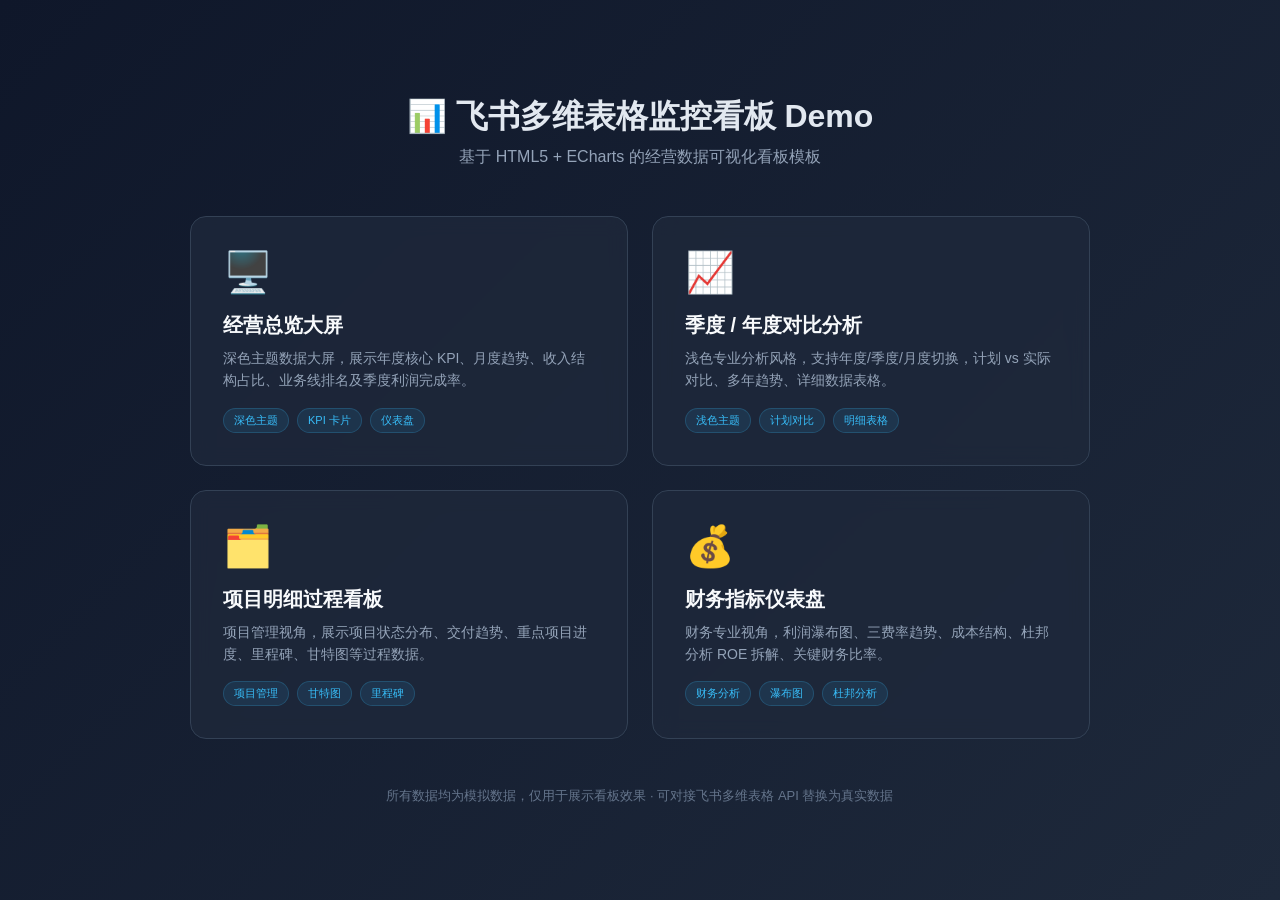
==== index.html @ 2f9b5265 "feat: 添加飞书多维表格监控看板 demo" ====
<!DOCTYPE html>
<html lang="zh-CN">
<head>
<meta charset="UTF-8">
<meta name="viewport" content="width=device-width, initial-scale=1.0">
<title>飞书多维表格看板 Demo 合集</title>
<style>
  * { margin: 0; padding: 0; box-sizing: border-box; }
  body {
    background: linear-gradient(135deg, #0f172a 0%, #1e293b 100%);
    color: #e2e8f0;
    font-family: -apple-system, BlinkMacSystemFont, "Segoe UI", Roboto, "Helvetica Neue", Arial, sans-serif;
    min-height: 100vh;
    display: flex; flex-direction: column; align-items: center; justify-content: center;
    padding: 40px;
  }
  .title { font-size: 32px; font-weight: 700; margin-bottom: 8px; text-align: center; }
  .subtitle { font-size: 16px; color: #94a3b8; margin-bottom: 48px; text-align: center; }
  .cards {
    display: grid; grid-template-columns: repeat(2, 1fr); gap: 24px;
    max-width: 900px; width: 100%;
  }
  .card {
    background: rgba(30, 41, 59, 0.8);
    border: 1px solid #334155;
    border-radius: 16px;
    padding: 32px;
    text-decoration: none;
    color: inherit;
    transition: all .3s;
    cursor: pointer;
    backdrop-filter: blur(10px);
  }
  .card:hover {
    transform: translateY(-6px);
    border-color: #475569;
    box-shadow: 0 20px 40px rgba(0,0,0,.3);
  }
  .card .emoji { font-size: 40px; margin-bottom: 16px; }
  .card h2 { font-size: 20px; font-weight: 600; margin-bottom: 8px; color: #f8fafc; }
  .card p { font-size: 14px; color: #94a3b8; line-height: 1.6; }
  .card .tags { display: flex; gap: 8px; margin-top: 16px; flex-wrap: wrap; }
  .card .tag { font-size: 11px; padding: 4px 10px; border-radius: 20px; background: rgba(56,189,248,.1); color: #38bdf8; border: 1px solid rgba(56,189,248,.2); }
  .footer { margin-top: 48px; font-size: 13px; color: #64748b; text-align: center; }
  @media (max-width: 768px) {
    .cards { grid-template-columns: 1fr; }
    .title { font-size: 24px; }
  }
</style>
</head>
<body>
  <div class="title">📊 飞书多维表格监控看板 Demo</div>
  <div class="subtitle">基于 HTML5 + ECharts 的经营数据可视化看板模板</div>
  
  <div class="cards">
    <a class="card" href="dashboard-1-overview.html" target="_blank">
      <div class="emoji">🖥️</div>
      <h2>经营总览大屏</h2>
      <p>深色主题数据大屏，展示年度核心 KPI、月度趋势、收入结构占比、业务线排名及季度利润完成率。</p>
      <div class="tags">
        <span class="tag">深色主题</span>
        <span class="tag">KPI 卡片</span>
        <span class="tag">仪表盘</span>
      </div>
    </a>
    
    <a class="card" href="dashboard-2-quarterly.html" target="_blank">
      <div class="emoji">📈</div>
      <h2>季度 / 年度对比分析</h2>
      <p>浅色专业分析风格，支持年度/季度/月度切换，计划 vs 实际对比、多年趋势、详细数据表格。</p>
      <div class="tags">
        <span class="tag">浅色主题</span>
        <span class="tag">计划对比</span>
        <span class="tag">明细表格</span>
      </div>
    </a>
    
    <a class="card" href="dashboard-3-projects.html" target="_blank">
      <div class="emoji">🗂️</div>
      <h2>项目明细过程看板</h2>
      <p>项目管理视角，展示项目状态分布、交付趋势、重点项目进度、里程碑、甘特图等过程数据。</p>
      <div class="tags">
        <span class="tag">项目管理</span>
        <span class="tag">甘特图</span>
        <span class="tag">里程碑</span>
      </div>
    </a>
    
    <a class="card" href="dashboard-4-financial.html" target="_blank">
      <div class="emoji">💰</div>
      <h2>财务指标仪表盘</h2>
      <p>财务专业视角，利润瀑布图、三费率趋势、成本结构、杜邦分析 ROE 拆解、关键财务比率。</p>
      <div class="tags">
        <span class="tag">财务分析</span>
        <span class="tag">瀑布图</span>
        <span class="tag">杜邦分析</span>
      </div>
    </a>
  </div>
  
  <div class="footer">
    所有数据均为模拟数据，仅用于展示看板效果 · 可对接飞书多维表格 API 替换为真实数据
  </div>
</body>
</html>
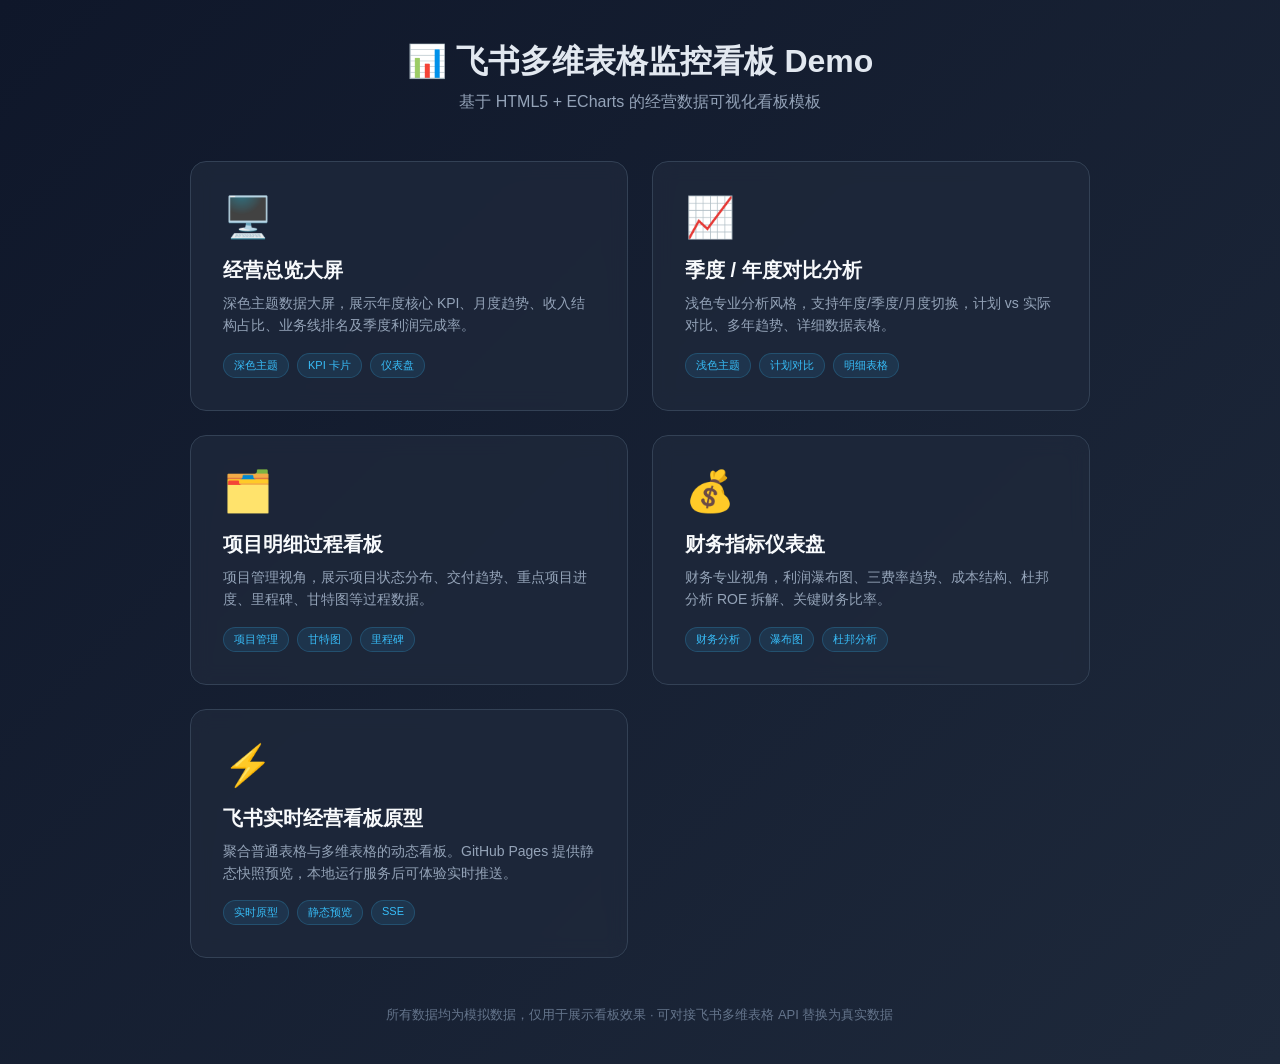
==== commit 2171d61c: "feat: 添加 Pages 可访问的经营看板预览" ====
--- a/index.html
+++ b/index.html
@@ -96,6 +96,17 @@
         <span class="tag">杜邦分析</span>
       </div>
     </a>
+
+    <a class="card" href="feishu-live-demo/static/index.html" target="_blank">
+      <div class="emoji">⚡</div>
+      <h2>飞书实时经营看板原型</h2>
+      <p>聚合普通表格与多维表格的动态看板。GitHub Pages 提供静态快照预览，本地运行服务后可体验实时推送。</p>
+      <div class="tags">
+        <span class="tag">实时原型</span>
+        <span class="tag">静态预览</span>
+        <span class="tag">SSE</span>
+      </div>
+    </a>
   </div>
   
   <div class="footer">
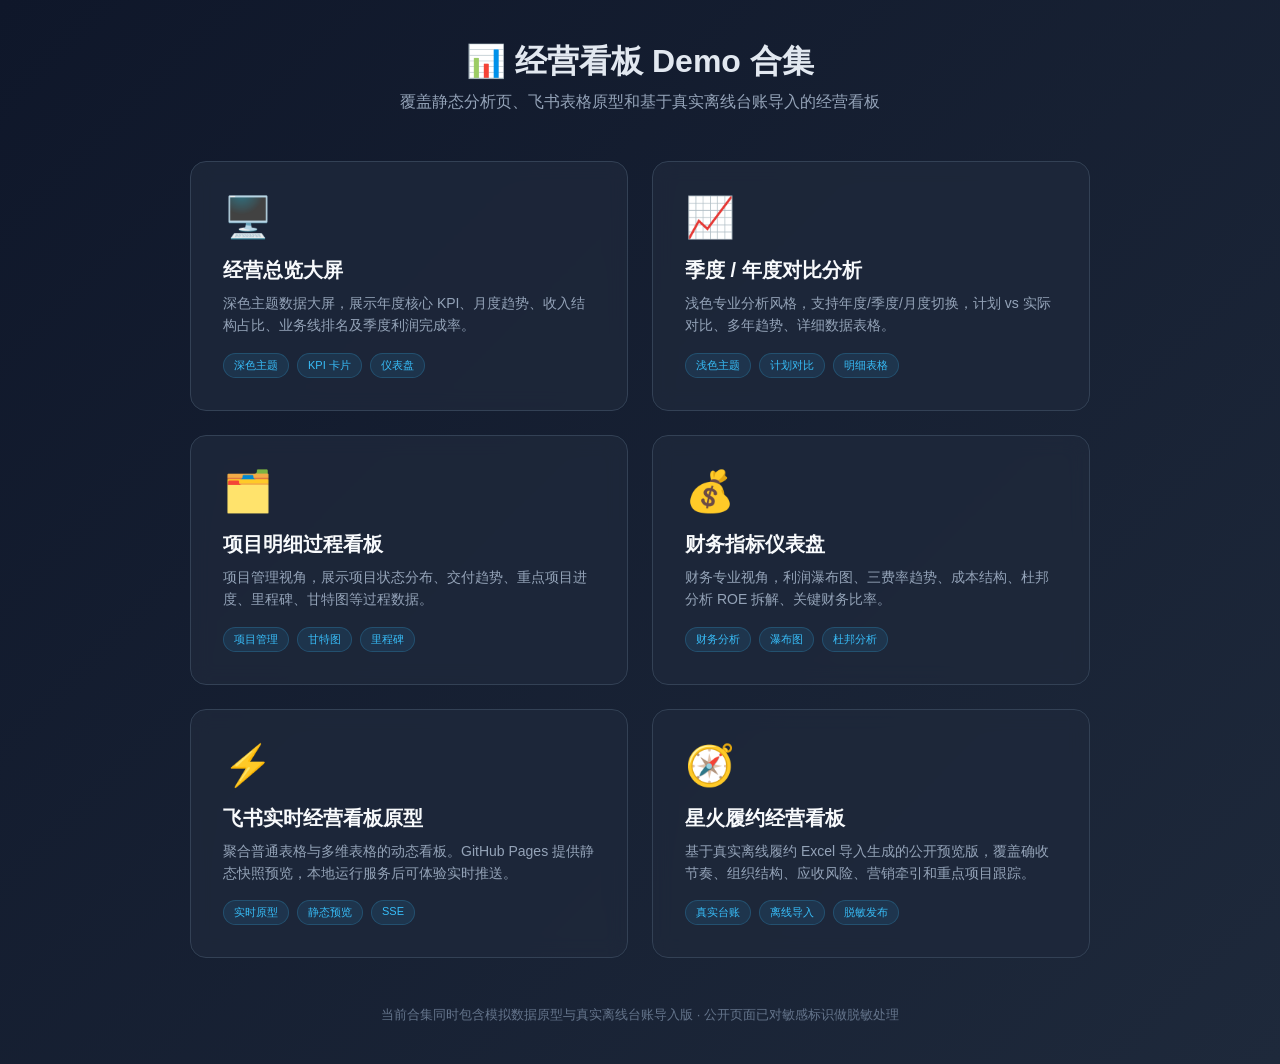
==== commit fbe6ed3b: "feat: publish spark fulfillment dashboard demo" ====
--- a/index.html
+++ b/index.html
@@ -3,13 +3,13 @@
 <head>
 <meta charset="UTF-8">
 <meta name="viewport" content="width=device-width, initial-scale=1.0">
-<title>飞书多维表格看板 Demo 合集</title>
+<title>经营看板 Demo 合集</title>
 <style>
   * { margin: 0; padding: 0; box-sizing: border-box; }
   body {
     background: linear-gradient(135deg, #0f172a 0%, #1e293b 100%);
     color: #e2e8f0;
-    font-family: -apple-system, BlinkMacSystemFont, "Segoe UI", Roboto, "Helvetica Neue", Arial, sans-serif;
+    font-family: "IBM Plex Sans SC", "Segoe UI", "PingFang SC", "Microsoft YaHei", sans-serif;
     min-height: 100vh;
     display: flex; flex-direction: column; align-items: center; justify-content: center;
     padding: 40px;
@@ -49,8 +49,8 @@
 </style>
 </head>
 <body>
-  <div class="title">📊 飞书多维表格监控看板 Demo</div>
-  <div class="subtitle">基于 HTML5 + ECharts 的经营数据可视化看板模板</div>
+  <div class="title">📊 经营看板 Demo 合集</div>
+  <div class="subtitle">覆盖静态分析页、飞书表格原型和基于真实离线台账导入的经营看板</div>
   
   <div class="cards">
     <a class="card" href="dashboard-1-overview.html" target="_blank">
@@ -107,10 +107,21 @@
         <span class="tag">SSE</span>
       </div>
     </a>
+
+    <a class="card" href="spark-fulfillment-dashboard/index.html" target="_blank">
+      <div class="emoji">🧭</div>
+      <h2>星火履约经营看板</h2>
+      <p>基于真实离线履约 Excel 导入生成的公开预览版，覆盖确收节奏、组织结构、应收风险、营销牵引和重点项目跟踪。</p>
+      <div class="tags">
+        <span class="tag">真实台账</span>
+        <span class="tag">离线导入</span>
+        <span class="tag">脱敏发布</span>
+      </div>
+    </a>
   </div>
   
   <div class="footer">
-    所有数据均为模拟数据，仅用于展示看板效果 · 可对接飞书多维表格 API 替换为真实数据
+    当前合集同时包含模拟数据原型与真实离线台账导入版 · 公开页面已对敏感标识做脱敏处理
   </div>
 </body>
 </html>
